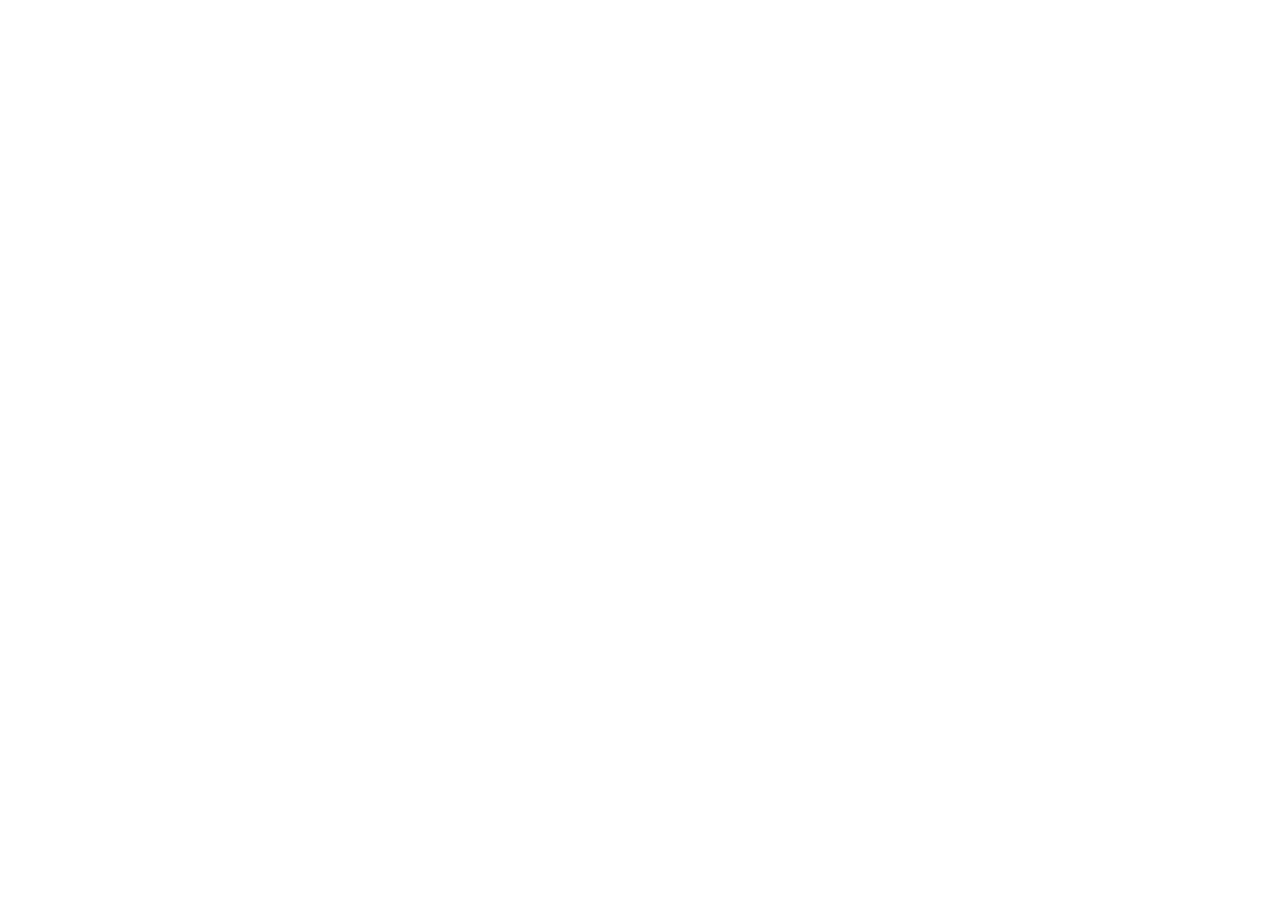
==== catalog.html @ e2233cf8 "init: init project" ====
<!DOCTYPE html>
<html lang="en">
<head>
    <meta charset="UTF-8">
    <meta name="viewport" content="width=device-width, initial-scale=1.0">
    <title>Second page</title>
</head>
<body>
    
</body>
</html>
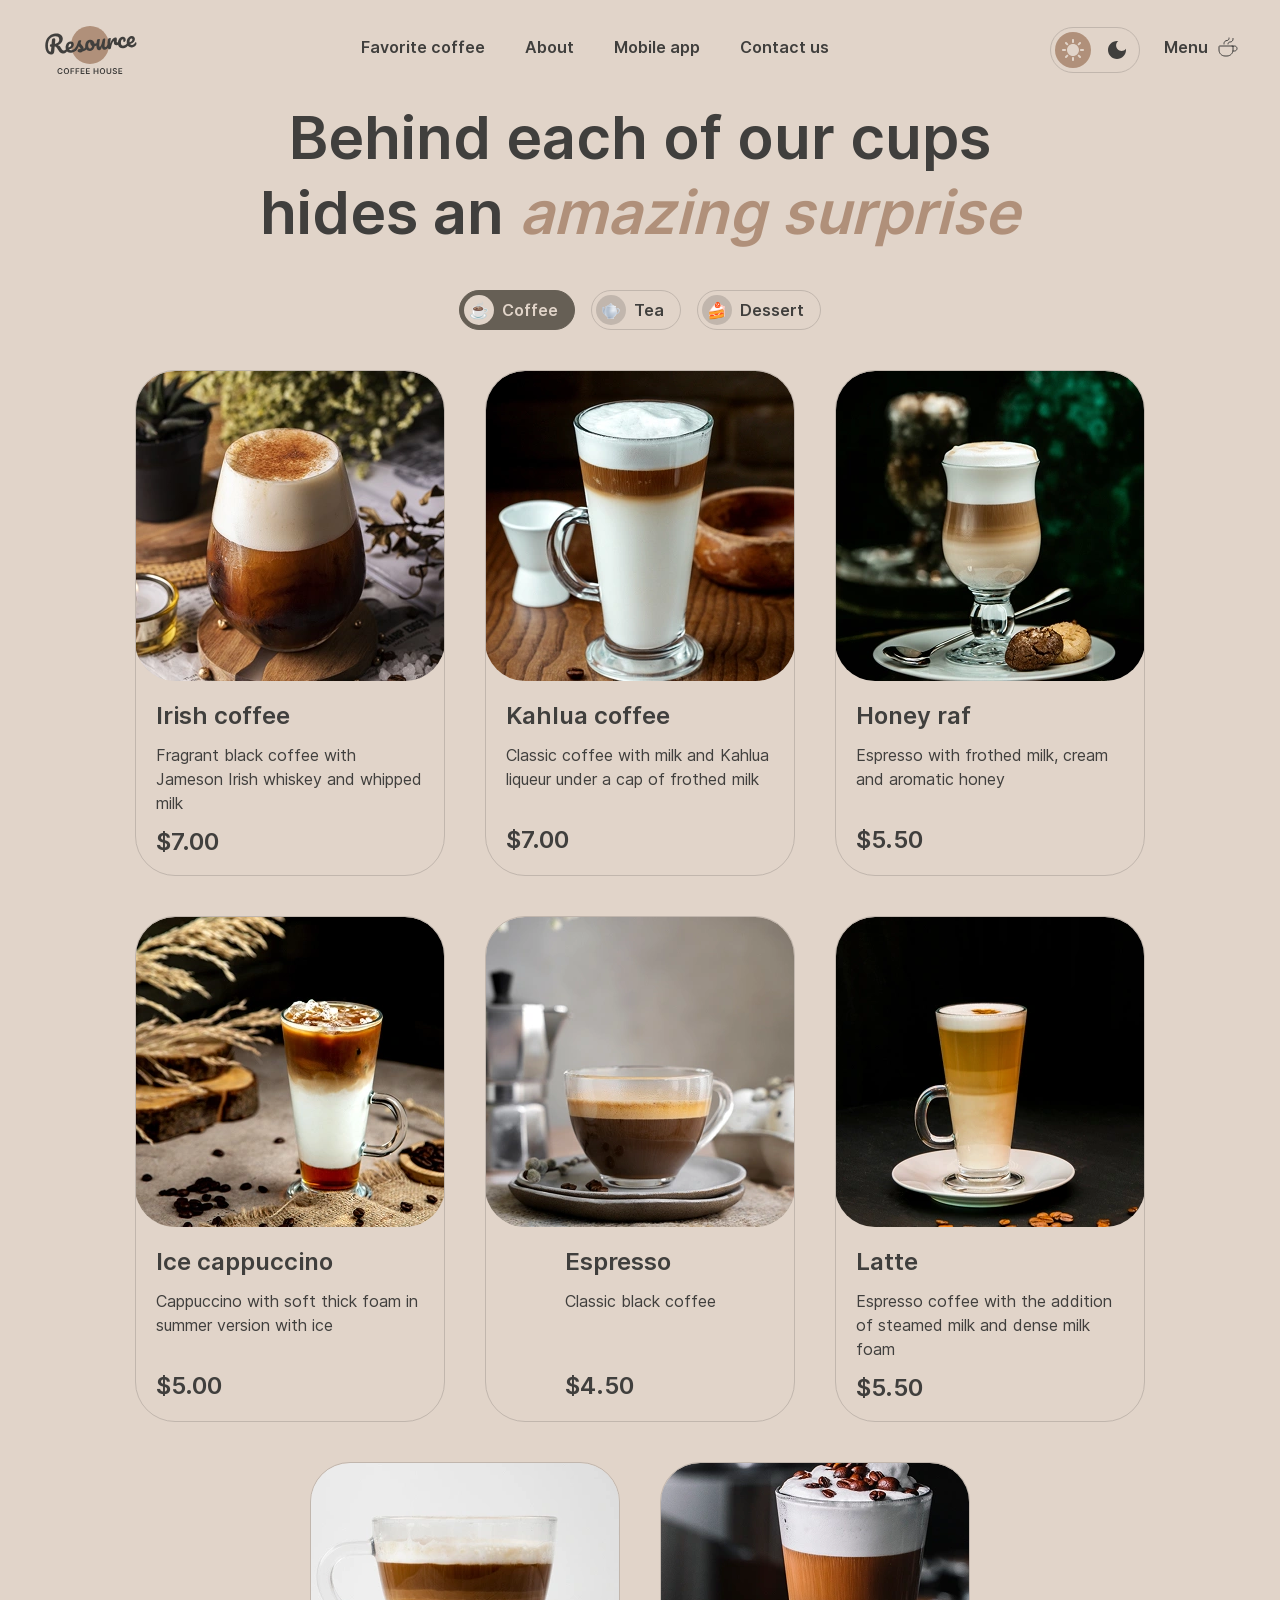
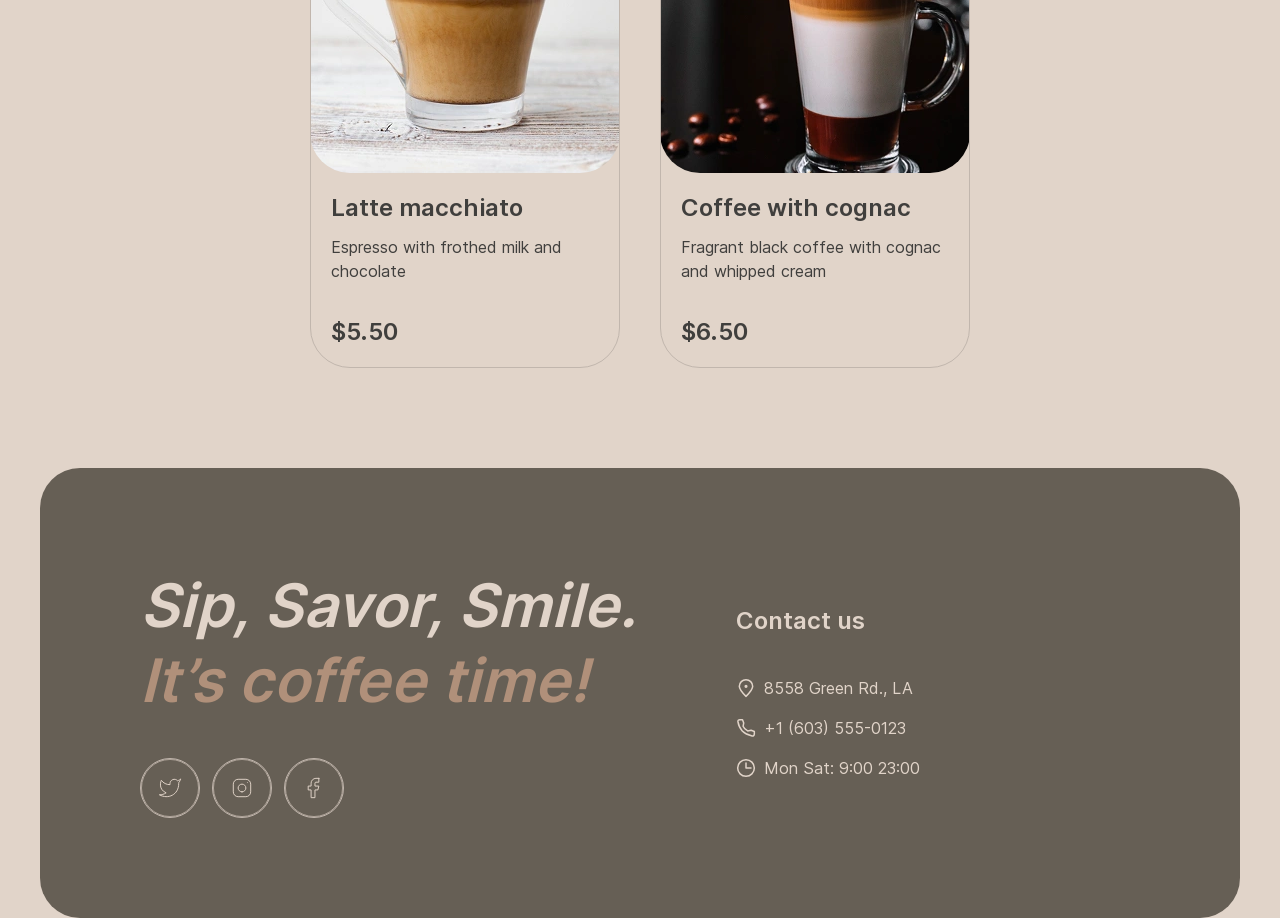
==== commit 3eb53511: "feat: add catalog cards, product modal, show more button, js/functions: modal,card render, tabs logi" ====
--- a/catalog.html
+++ b/catalog.html
@@ -1,11 +1,248 @@
 <!DOCTYPE html>
 <html lang="en">
-<head>
-    <meta charset="UTF-8">
-    <meta name="viewport" content="width=device-width, initial-scale=1.0">
-    <title>Second page</title>
-</head>
-<body>
-    
-</body>
-</html>+  <head>
+    <meta charset="UTF-8" />
+    <meta name="viewport" content="width=device-width, initial-scale=1.0" />
+    <link rel="shortcut icon" href="favicon.ico" type="image/x-icon" />
+    <link rel="apple-touch-icon" href="assets/icons/apple-touch-icon.png" />
+    <link rel="apple-touch-icon" sizes="57x57" href="assets/icons/apple-touch-icon-57x57.png" />
+    <link rel="apple-touch-icon" sizes="72x72" href="assets/icons/apple-touch-icon-72x72.png" />
+    <link rel="apple-touch-icon" sizes="76x76" href="assets/icons/apple-touch-icon-76x76.png" />
+    <link rel="apple-touch-icon" sizes="114x114" href="assets/icons/apple-touch-icon-114x114.png" />
+    <link rel="apple-touch-icon" sizes="120x120" href="assets/icons/apple-touch-icon-120x120.png" />
+    <link rel="apple-touch-icon" sizes="144x144" href="assets/icons/apple-touch-icon-144x144.png" />
+    <link rel="apple-touch-icon" sizes="152x152" href="assets/icons/apple-touch-icon-152x152.png" />
+    <link rel="apple-touch-icon" sizes="180x180" href="assets/icons/apple-touch-icon-180x180.png" />
+    <script>
+      if (localStorage.getItem("theme") === "dark") {
+        document.documentElement.dataset.theme = "dark";
+      }
+    </script>
+    <link rel="stylesheet" href="styles/style.css" />
+    <title>Menu page</title>
+  </head>
+  <body>
+    <header class="header">
+      <div class="container">
+        <div class="header__inner">
+          <a href="index.html" class="header__logo" aria-label="Resource Coffee House">
+            <img class="header__logo-img light-logo" src="assets/images/logo/light-logo.svg" alt="Resource coffee logo light" />
+            <img class="header__logo-img dark-logo" src="assets/images/logo/dark-logo.svg" alt="Resource coffee logo dark" />
+          </a>
+          <div class="header__panel" id="header-panel">
+            <nav class="header__nav">
+              <a href="index.html#favorite" class="header__link">Favorite coffee</a>
+              <a href="index.html#about" class="header__link">About</a>
+              <a href="index.html#app" class="header__link">Mobile app</a>
+              <a href="#contacts" class="header__link">Contact us</a>
+            </nav>
+            <a href="catalog.html" class="header__menu">
+              <span class="header__menu-link">
+                <span>Menu</span>
+                <svg width="24" height="24" viewBox="0 0 24 24" fill="none" xmlns="http://www.w3.org/2000/svg">
+                  <path d="M17 11.6V15C17 18.3137 14.3137 21 11 21H9C5.68629 21 3 18.3137 3 15V11.6C3 11.2686 3.26863 11 3.6 11H16.4C16.7314 11 17 11.2686 17 11.6Z" stroke="currentColor" stroke-linecap="round" stroke-linejoin="round" />
+                  <g class="cup-evaporation-1">
+                    <path d="M12 9C12 8 12.7143 7 14.1429 7C15.7208 7 17 5.72081 17 4.14286V3.5" stroke="currentColor" stroke-linecap="round" stroke-linejoin="round" />
+                  </g>
+                  <g class="cup-evaporation-2">
+                    <path d="M8 9V8.5C8 6.84315 9.34315 5.5 11 5.5C12.1046 5.5 13 4.60457 13 3.5V3" stroke="currentColor" stroke-linecap="round" stroke-linejoin="round" />
+                  </g>
+                  <path d="M16 11H18.5C19.8807 11 21 12.1193 21 13.5C21 14.8807 19.8807 16 18.5 16H17" stroke="currentColor" stroke-linecap="round" stroke-linejoin="round" />
+                </svg>
+              </span>
+            </a>
+          </div>
+          <div class="header__actions">
+            <button class="header__theme" type="button" aria-label="Switch theme">
+              <span class="header__theme-option active">
+                <svg width="22" height="22" viewBox="0 0 22 22" fill="none" xmlns="http://www.w3.org/2000/svg">
+                  <path
+                    d="M10 3V1C10 0.45 10.45 0 11 0C11.55 0 12 0.45 12 1V3C12 3.55 11.55 4 11 4C10.45 4 10 3.55 10 3ZM17.36 6.05L18.77 4.63C19.16 4.24 19.16 3.61 18.77 3.22C18.38 2.83 17.75 2.83 17.36 3.22L15.95 4.64C15.56 5.03 15.56 5.66 15.95 6.05C16.34 6.44 16.97 6.44 17.36 6.05ZM21 10H19C18.45 10 18 10.45 18 11C18 11.55 18.45 12 19 12H21C21.55 12 22 11.55 22 11C22 10.45 21.55 10 21 10ZM11 18C10.45 18 10 18.45 10 19V21C10 21.55 10.45 22 11 22C11.55 22 12 21.55 12 21V19C12 18.45 11.55 18 11 18ZM4.64 6.05L3.22 4.64C2.83 4.25 2.83 3.61 3.22 3.23C3.61 2.85 4.25 2.84 4.63 3.23L6.04 4.64C6.43 5.03 6.43 5.67 6.04 6.05C5.65 6.43 5.02 6.44 4.64 6.05ZM15.95 15.95C15.56 16.34 15.56 16.98 15.95 17.36L17.36 18.77C17.75 19.16 18.39 19.16 18.77 18.77C19.16 18.38 19.16 17.74 18.77 17.36L17.36 15.95C16.98 15.56 16.34 15.56 15.95 15.95ZM1 12H3C3.55 12 4 11.55 4 11C4 10.45 3.55 10 3 10H1C0.45 10 0 10.45 0 11C0 11.55 0.45 12 1 12ZM4.64 18.78L6.05 17.37C6.44 16.98 6.44 16.34 6.05 15.96C5.66 15.58 5.02 15.57 4.64 15.96L3.23 17.37C2.84 17.76 2.84 18.4 3.23 18.78C3.61 19.17 4.25 19.17 4.64 18.78ZM11 5C7.69 5 5 7.69 5 11C5 14.31 7.69 17 11 17C14.31 17 17 14.31 17 11C17 7.69 14.31 5 11 5Z"
+                    fill="currentColor"
+                  />
+                </svg>
+              </span>
+              <span class="header__theme-option dark">
+                <svg width="18" height="18" viewBox="0 0 18 18" fill="none" xmlns="http://www.w3.org/2000/svg">
+                  <path
+                    d="M9 0C4.03 0 0 4.03 0 9C0 13.97 4.03 18 9 18C13.97 18 18 13.97 18 9C18 8.54 17.96 8.08 17.9 7.64C16.92 9.01 15.32 9.9 13.5 9.9C10.52 9.9 8.1 7.48 8.1 4.5C8.1 2.69 8.99 1.08 10.36 0.0999999C9.92 0.0399999 9.46 0 9 0Z"
+                    fill="currentColor"
+                  />
+                </svg>
+              </span>
+            </button>
+            <button class="header__burger" type="button" aria-label="Open menu" aria-controls="header-panel" aria-expanded="false">
+              <span></span>
+              <span></span>
+            </button>
+          </div>
+        </div>
+      </div>
+    </header>
+    <main>
+      <section class="menu" id="menu" aria-label="Menu">
+        <div class="container">
+          <div class="menu__inner">
+            <h1 class="menu__title">Behind each of our cups hides an <span class="text-accent">amazing surprise</span></h1>
+            <div class="menu__tabs">
+              <button class="tab active" type="button" data-category="coffee">
+                <span class="tab__icon menu__tab-icon">☕</span>
+                <span class="tab__label">Coffee</span>
+              </button>
+              <button class="tab" type="button" data-category="tea">
+                <span class="tab__icon menu__tab-icon"><img src="assets/images/menu/tea-tab.png" alt="" width="20" height="20" /></span>
+                <span class="tab__label">Tea</span>
+              </button>
+              <button class="tab" type="button" data-category="dessert">
+                <span class="tab__icon menu__tab-icon">🍰</span>
+                <span class="tab__label">Dessert</span>
+              </button>
+            </div>
+            <div class="menu__grid" id="menuGrid"></div>
+            <button class="menu__more" type="button" aria-label="Show more" hidden>
+              <svg width="24" height="24" viewBox="0 0 24 24" fill="none" xmlns="http://www.w3.org/2000/svg" aria-hidden="true">
+                <path d="M21.8883 13.5C21.1645 18.3113 17.013 22 12 22C6.47715 22 2 17.5228 2 12C2 6.47715 6.47715 2 12 2C16.1006 2 19.6248 4.46819 21.1679 8" stroke="currentColor" stroke-linecap="round" stroke-linejoin="round" />
+                <path d="M17 8H21.4C21.7314 8 22 7.73137 22 7.4V3" stroke="currentColor" stroke-linecap="round" stroke-linejoin="round" />
+              </svg>
+            </button>
+          </div>
+        </div>
+      </section>
+    </main>
+    <footer class="footer" id="contacts">
+      <div class="container">
+        <div class="footer__inner">
+          <div class="footer__offer">
+            <h2 class="footer__title">Sip, Savor, Smile.<br /><span class="text-accent">It&rsquo;s coffee time!</span></h2>
+            <div class="footer__socials">
+              <a href="#" class="footer__social" aria-label="Twitter">
+                <svg width="60" height="60" viewBox="0 0 60 60" fill="none" xmlns="http://www.w3.org/2000/svg">
+                  <rect x="0.5" y="0.5" width="59" height="59" rx="29.5" stroke="currentColor" opacity="0.6" />
+                  <path
+                    d="M41 21.0101C41 21.0101 38.9821 22.2022 37.86 22.5401C37.2577 21.8476 36.4573 21.3567 35.567 21.134C34.6767 20.9112 33.7395 20.9673 32.8821 21.2945C32.0247 21.6218 31.2884 22.2045 30.773 22.9638C30.2575 23.7231 29.9877 24.6224 30 25.5401V26.5401C28.2426 26.5856 26.5013 26.1959 24.931 25.4055C23.3607 24.6151 22.0103 23.4487 21 22.0101C21 22.0101 17 31.0101 26 35.0101C23.9405 36.408 21.4872 37.109 19 37.0101C28 42.0101 39 37.0101 39 25.5101C38.9991 25.2315 38.9723 24.9537 38.92 24.6801C39.9406 23.6735 41 21.0101 41 21.0101Z"
+                    stroke="currentColor"
+                    stroke-linecap="round"
+                    stroke-linejoin="round"
+                  />
+                </svg>
+              </a>
+              <a href="#" class="footer__social" aria-label="Instagram">
+                <svg width="60" height="60" viewBox="0 0 60 60" fill="none" xmlns="http://www.w3.org/2000/svg">
+                  <rect x="0.5" y="0.5" width="59" height="59" rx="29.5" stroke="currentColor" opacity="0.6" />
+                  <path d="M30 34C32.2091 34 34 32.2091 34 30C34 27.7909 32.2091 26 30 26C27.7909 26 26 27.7909 26 30C26 32.2091 27.7909 34 30 34Z" stroke="currentColor" stroke-linecap="round" stroke-linejoin="round" />
+                  <path d="M21 34V26C21 23.2386 23.2386 21 26 21H34C36.7614 21 39 23.2386 39 26V34C39 36.7614 36.7614 39 34 39H26C23.2386 39 21 36.7614 21 34Z" stroke="currentColor" />
+                  <path d="M35.5 24.51L35.51 24.4989" stroke="currentColor" stroke-linecap="round" stroke-linejoin="round" />
+                </svg>
+              </a>
+              <a href="#" class="footer__social" aria-label="Facebook">
+                <svg width="60" height="60" viewBox="0 0 60 60" fill="none" xmlns="http://www.w3.org/2000/svg">
+                  <rect x="0.5" y="0.5" width="59" height="59" rx="29.5" stroke="currentColor" opacity="0.6" />
+                  <path
+                    d="M35 20H32C30.6739 20 29.4021 20.5268 28.4645 21.4645C27.5268 22.4021 27 23.6739 27 25V28H24V32H27V40H31V32H34L35 28H31V25C31 24.7348 31.1054 24.4804 31.2929 24.2929C31.4804 24.1054 31.7348 24 32 24H35V20Z"
+                    stroke="currentColor"
+                    stroke-linecap="round"
+                    stroke-linejoin="round"
+                  />
+                </svg>
+              </a>
+            </div>
+          </div>
+
+          <div class="footer__contacts">
+            <h3 class="footer__heading">Contact us</h3>
+            <div class="footer__links">
+              <a href="#" class="footer__link">
+                <svg width="20" height="20" viewBox="0 0 20 20" fill="none" xmlns="http://www.w3.org/2000/svg">
+                  <path
+                    d="M16.6663 8.33329C16.6663 12.0152 9.99967 18.3333 9.99967 18.3333C9.99967 18.3333 3.33301 12.0152 3.33301 8.33329C3.33301 4.65139 6.31778 1.66663 9.99967 1.66663C13.6816 1.66663 16.6663 4.65139 16.6663 8.33329Z"
+                    stroke="#E1D4C9"
+                    stroke-width="1.5"
+                  />
+                  <path
+                    d="M10.0003 9.16667C10.4606 9.16667 10.8337 8.79357 10.8337 8.33333C10.8337 7.8731 10.4606 7.5 10.0003 7.5C9.54009 7.5 9.16699 7.8731 9.16699 8.33333C9.16699 8.79357 9.54009 9.16667 10.0003 9.16667Z"
+                    fill="#E1D4C9"
+                    stroke="#E1D4C9"
+                    stroke-width="1.5"
+                    stroke-linecap="round"
+                    stroke-linejoin="round"
+                  />
+                </svg>
+                8558 Green Rd., LA
+              </a>
+              <a href="tel:+16035550123" class="footer__link">
+                <svg width="20" height="20" viewBox="0 0 20 20" fill="none" xmlns="http://www.w3.org/2000/svg">
+                  <path
+                    d="M15.0984 12.2516L11.6665 12.9166C9.34845 11.7531 7.91654 10.4166 7.08321 8.33329L7.72483 4.89154L6.51197 1.66663L3.72946 1.66663C2.60191 1.66663 1.71466 2.59958 1.90108 3.71161C2.29888 6.08454 3.37231 10.0391 6.24987 12.9166C9.27338 15.9401 13.5661 17.3318 16.1378 17.9288C17.299 18.1983 18.3332 17.2908 18.3332 16.0988L18.3332 13.4843L15.0984 12.2516Z"
+                    stroke="#E1D4C9"
+                    stroke-width="1.5"
+                    stroke-linecap="round"
+                    stroke-linejoin="round"
+                  />
+                </svg>
+                +1 (603) 555-0123</a
+              >
+              <a href="#" class="footer__link">
+                <svg width="20" height="20" viewBox="0 0 20 20" fill="none" xmlns="http://www.w3.org/2000/svg">
+                  <g clip-path="url(#clip0_217_1736)">
+                    <path d="M10 5L10 10L15 10" stroke="#E1D4C9" stroke-width="1.5" stroke-linecap="round" stroke-linejoin="round" />
+                    <path
+                      d="M10.0003 18.3333C14.6027 18.3333 18.3337 14.6023 18.3337 9.99996C18.3337 5.39759 14.6027 1.66663 10.0003 1.66663C5.39795 1.66663 1.66699 5.39759 1.66699 9.99996C1.66699 14.6023 5.39795 18.3333 10.0003 18.3333Z"
+                      stroke="#E1D4C9"
+                      stroke-width="1.5"
+                      stroke-linecap="round"
+                      stroke-linejoin="round"
+                    />
+                  </g>
+                  <defs>
+                    <clipPath id="clip0_217_1736">
+                      <rect width="20" height="20" fill="white" />
+                    </clipPath>
+                  </defs>
+                </svg>
+
+                Mon Sat: 9:00 23:00</a
+              >
+            </div>
+          </div>
+        </div>
+      </div>
+    </footer>
+    <!-- Модальное окно товара. Содержимое заполняет JS из data/products.json -->
+    <dialog class="modal" aria-labelledby="modal-title">
+      <div class="modal__window">
+        <div class="modal__img-wrap">
+          <img class="modal__img" src="assets/images/menu/coffee-1.webp" alt="" width="310" height="310" />
+        </div>
+        <div class="modal__content">
+          <div class="modal__info">
+            <h3 class="modal__title" id="modal-title">Empty</h3>
+            <p class="modal__desc"></p>
+          </div>
+          <div class="modal__group">
+            <p class="modal__label">Size</p>
+            <div class="modal__options" data-options="sizes"></div>
+          </div>
+          <div class="modal__group">
+            <p class="modal__label">Additives</p>
+            <div class="modal__options" data-options="additives"></div>
+          </div>
+          <div class="modal__total">
+            <span>Total:</span>
+            <span class="modal__price"></span>
+          </div>
+          <div class="modal__note">
+            <svg width="16" height="16" viewBox="0 0 16 16" fill="none" xmlns="http://www.w3.org/2000/svg" aria-hidden="true">
+              <circle cx="8" cy="8" r="7.5" stroke="currentColor" />
+              <path d="M8 7.5V11.5" stroke="currentColor" stroke-linecap="round" />
+              <circle cx="8" cy="5" r="0.75" fill="currentColor" />
+            </svg>
+            <p class="modal__note-text">The cost is not final. Download our mobile app to see the final price and place your order. Earn loyalty points and enjoy your favorite coffee with up to 20% discount.</p>
+          </div>
+          <button class="modal__close" type="button">Close</button>
+        </div>
+      </div>
+    </dialog>
+
+    <script type="module" src="js/main.js"></script>
+  </body>
+</html>
--- a/styles/style.css
+++ b/styles/style.css
@@ -0,0 +1,1202 @@
+* {
+  margin: 0;
+  padding: 0;
+  box-sizing: border-box;
+}
+
+html {
+  scroll-behavior: smooth;
+}
+
+a {
+  text-decoration: none;
+  color: inherit;
+}
+
+li {
+  list-style: none;
+}
+
+img {
+  display: block;
+}
+
+input,
+button,
+textarea {
+  font-family: inherit;
+  font-size: inherit;
+  color: inherit;
+}
+
+button {
+  cursor: pointer;
+  background-color: inherit;
+  color: inherit;
+  border: none;
+  outline: none;
+}
+
+:root {
+  --text-primary: #403f3d;
+  --text-inverse: #e1d4c9;
+  --text-accent: #b0907a;
+  --bg-page: #e1d4c9;
+  --bg-container: #665f55;
+  --bg-overlay: rgb(64 63 61 / 80%);
+  --border-primary: #c1b6ad;
+  --border-inverse: #665f55;
+}
+
+[data-theme=dark] {
+  --text-primary: #e1d4c9;
+  --text-inverse: #e1d4c9;
+  --text-accent: #b0907a;
+  --bg-page: #292826;
+  --bg-container: #403f3d;
+  --bg-overlay: rgb(41 40 38 / 80%);
+  --border-primary: #665f55;
+  --border-inverse: #c1b6ad;
+}
+
+@font-face {
+  font-family: "Inter";
+  font-style: normal;
+  font-weight: 400;
+  font-display: swap;
+  src: url("../assets/fonts/Inter-Regular.woff2") format("woff2");
+}
+@font-face {
+  font-family: "Inter";
+  font-style: normal;
+  font-weight: 600;
+  font-display: swap;
+  src: url("../assets/fonts/Inter-SemiBold.woff2") format("woff2");
+}
+body {
+  font-family: "Inter", sans-serif;
+  background: var(--bg-page);
+  color: var(--text-primary);
+  transition: background 0.3s, color 0.3s;
+  min-height: 100vh;
+  display: flex;
+  flex-direction: column;
+}
+
+.container {
+  max-width: 1440px;
+  width: 100%;
+  margin: 0 auto;
+  padding: 0 40px;
+}
+
+.text-accent {
+  color: var(--text-accent);
+  font-style: italic;
+}
+
+body.lock {
+  overflow: hidden;
+}
+
+section {
+  margin-bottom: 100px;
+}
+
+[data-theme=dark] .header__logo-img.light-logo {
+  display: none;
+}
+[data-theme=dark] .header__logo-img.dark-logo {
+  display: block;
+}
+
+@media (max-width: 768px) {
+  section {
+    margin-bottom: 80px;
+  }
+}
+@media (max-width: 575px) {
+  .container {
+    padding: 0 16px;
+  }
+  section {
+    margin-bottom: 60px;
+  }
+}
+.header {
+  position: relative;
+  z-index: 10;
+  width: 100%;
+  padding-top: 20px;
+  margin-bottom: 20px;
+}
+.header__inner {
+  display: flex;
+  width: 100%;
+  min-height: 60px;
+  justify-content: space-between;
+  align-items: center;
+}
+.header__logo {
+  display: flex;
+  align-items: center;
+  width: 100px;
+  line-height: 0;
+  flex-shrink: 0;
+}
+.header__logo img {
+  width: 100px;
+  height: 60px;
+}
+.header__logo .dark-logo {
+  display: none;
+}
+.header__nav {
+  display: flex;
+  justify-content: center;
+  align-items: center;
+  gap: 40px;
+  flex: 1 0 0;
+  align-self: stretch;
+}
+.header__link {
+  position: relative;
+  display: flex;
+  flex-direction: column;
+  align-items: center;
+  gap: 4px;
+  color: var(--text-primary);
+  font-size: 16px;
+  font-weight: 600;
+  line-height: 150%;
+  transition: color 0.2s;
+}
+.header__link::after {
+  content: "";
+  height: 2px;
+  width: 0;
+  background: var(--text-primary);
+  transition: width 0.25s ease;
+}
+.header__link_active::after {
+  width: 100%;
+}
+.header__actions {
+  display: flex;
+  justify-content: center;
+  align-items: center;
+  gap: 24px;
+  flex-shrink: 0;
+}
+.header__theme {
+  display: flex;
+  padding: 4px;
+  justify-content: center;
+  align-items: center;
+  gap: 8px;
+  border-radius: 100px;
+  border: 1px solid var(--border-primary);
+  background: transparent;
+  cursor: pointer;
+  transition: border-color 0.2s;
+}
+.header__theme-option {
+  display: flex;
+  width: 36px;
+  height: 36px;
+  justify-content: center;
+  align-items: center;
+  flex-shrink: 0;
+  border-radius: 100px;
+  color: var(--text-primary);
+  box-sizing: border-box;
+  transition: background 0.3s ease-in-out;
+}
+.header__theme-option.active {
+  background: var(--text-accent);
+  color: var(--text-inverse);
+}
+.header__menu {
+  display: flex;
+  flex-direction: column;
+  align-items: center;
+  gap: 4px;
+  color: var(--text-primary);
+  position: relative;
+}
+.header__menu::after {
+  content: "";
+  height: 2px;
+  width: 0;
+  background: var(--text-primary);
+  transition: width 0.25s ease;
+}
+.header__menu-link {
+  display: flex;
+  justify-content: center;
+  align-items: center;
+  gap: 8px;
+  font-size: 16px;
+  font-weight: 600;
+  line-height: 150%;
+  color: var(--text-primary);
+}
+.header__menu-link svg {
+  color: var(--text-primary);
+  display: block;
+}
+.header__menu-link .cup-evaporation-1,
+.header__menu-link .cup-evaporation-2 {
+  transform-box: fill-box;
+  transform-origin: center bottom;
+  opacity: 1;
+  will-change: transform, opacity;
+  transition: opacity 0.3s ease-in;
+}
+.header__burger {
+  display: none;
+  width: 44px;
+  height: 44px;
+  flex-direction: column;
+  justify-content: center;
+  align-items: center;
+  gap: 8px;
+  flex-shrink: 0;
+  border-radius: 100px;
+  border: 1px solid var(--text-primary);
+}
+.header__burger span {
+  display: block;
+  width: 16px;
+  height: 2px;
+  background: var(--text-primary);
+  transition: transform 0.3s ease;
+}
+.header_open .header__burger span:first-child {
+  transform: translateY(5px) rotate(45deg);
+}
+.header_open .header__burger span:last-child {
+  transform: translateY(-5px) rotate(-45deg);
+}
+
+@keyframes cup-evaporation {
+  0% {
+    transform: translateY(0) scale(0.8);
+    opacity: 0;
+  }
+  30% {
+    opacity: 1;
+  }
+  100% {
+    transform: translateY(-5px) scale(1.15);
+    opacity: 0;
+  }
+}
+@media (min-width: 769px) {
+  .header__panel {
+    display: contents;
+  }
+  .header__logo {
+    order: 1;
+  }
+  .header__nav {
+    order: 2;
+  }
+  .header__actions {
+    order: 3;
+  }
+  .header__menu {
+    order: 4;
+    margin-left: 24px;
+  }
+  .header__link:hover::after {
+    width: 100%;
+  }
+  .header__theme:hover {
+    border-color: var(--text-accent);
+  }
+  .header__theme-option:hover {
+    color: var(--text-inverse);
+    background: var(--bg-container);
+  }
+  .header__menu:hover::after {
+    width: 100%;
+  }
+  .header__menu-link:hover .cup-evaporation-1,
+  .header__menu-link:hover .cup-evaporation-2 {
+    animation: cup-evaporation 1.4s ease-in-out infinite;
+  }
+  .header__menu-link:hover .cup-evaporation-2 {
+    animation-delay: 0.7s;
+  }
+}
+@media (max-width: 1024px) {
+  .header__nav {
+    gap: 20px;
+  }
+  .header__inner {
+    gap: 16px;
+  }
+}
+@media (max-width: 768px) {
+  .header__burger {
+    display: flex;
+  }
+  .header__panel {
+    position: fixed;
+    top: 80px;
+    left: 0;
+    width: 100%;
+    height: calc(100dvh - 80px);
+    display: flex;
+    flex-direction: column;
+    align-items: center;
+    gap: 60px;
+    padding: 60px 16px;
+    overflow-y: auto;
+    background: var(--bg-page);
+    opacity: 0;
+    visibility: hidden;
+    transform: translateY(-16px);
+    transition: opacity 0.3s ease, transform 0.3s ease, visibility 0.3s;
+  }
+  .header_open .header__panel {
+    opacity: 1;
+    visibility: visible;
+    transform: none;
+  }
+  .header__nav {
+    flex: none;
+    align-self: auto;
+    flex-direction: column;
+    gap: 40px;
+  }
+  .header__link, .header__menu-link {
+    font-size: 32px;
+    font-weight: 600;
+    line-height: 125%;
+  }
+}
+@media (max-width: 640px) {
+  .header {
+    padding-top: 12px;
+  }
+  .header__inner {
+    min-height: 44px;
+  }
+  .header__logo img {
+    width: 80px;
+    height: 48px;
+  }
+  .header__actions {
+    gap: 12px;
+  }
+  .header__panel {
+    top: 60px;
+    height: calc(100dvh - 60px);
+  }
+}
+.hero {
+  width: 100%;
+}
+.hero__inner {
+  position: relative;
+  padding: 100px;
+}
+.hero__bg {
+  position: absolute;
+  top: 0;
+  left: 0;
+  width: 100%;
+  height: 100%;
+  object-fit: cover;
+  z-index: -1;
+  border-radius: 40px;
+}
+.hero__offer {
+  display: flex;
+  width: 100%;
+  max-width: 530px;
+  flex-direction: column;
+  justify-content: center;
+  align-items: flex-start;
+  gap: 40px;
+}
+.hero__title {
+  align-self: stretch;
+  color: var(--text-inverse);
+  font-size: 72px;
+  font-weight: 600;
+  line-height: 105%;
+}
+@media (max-width: 768px) {
+  .hero__title {
+    font-size: 42px;
+    line-height: 115%;
+  }
+}
+.hero__description {
+  color: var(--text-inverse);
+  font-size: 16px;
+  font-weight: 400;
+  line-height: 150%;
+}
+.hero__button {
+  display: flex;
+  width: 200px;
+  padding: 20px 0;
+  justify-content: center;
+  align-items: center;
+  border-radius: 100px;
+  background: var(--bg-page);
+  color: var(--text-primary);
+  font-size: 16px;
+  font-weight: 600;
+  line-height: 150%;
+  transition: background 0.2s, color 0.2s;
+}
+.hero__button svg {
+  flex-shrink: 0;
+  width: 0;
+  margin-left: 0;
+  opacity: 0;
+  transition: width 0.3s ease, margin-left 0.3s ease, opacity 0.3s ease;
+}
+
+@media (min-width: 769px) {
+  .hero__button:hover .cup-evaporation-1,
+  .hero__button:hover .cup-evaporation-2 {
+    animation: cup-evaporation 1.4s ease-in-out infinite;
+  }
+  .hero__button:hover .cup-evaporation-2 {
+    animation-delay: 0.7s;
+  }
+  .hero__button:hover svg {
+    width: 24px;
+    margin-left: 8px;
+    opacity: 1;
+  }
+}
+@media (max-width: 768px) {
+  .hero__inner {
+    padding-left: 60px;
+  }
+}
+@media (max-width: 575px) {
+  .hero__inner {
+    padding: 24px;
+  }
+  .hero__bg {
+    border-radius: 24px;
+  }
+  .hero__button svg {
+    width: 24px;
+    margin-left: 8px;
+    opacity: 1;
+  }
+}
+.favorite__title {
+  font-size: 60px;
+  font-weight: 600;
+  line-height: 125%;
+}
+@media (max-width: 768px) {
+  .favorite__title {
+    font-size: 32px;
+  }
+}
+.favorite__title {
+  text-align: center;
+}
+.favorite__slider {
+  display: flex;
+  flex-direction: column;
+  align-items: center;
+  gap: 40px;
+  margin-top: 40px;
+}
+.favorite__viewport {
+  display: flex;
+  width: 100%;
+  justify-content: space-between;
+  align-items: center;
+  gap: 20px;
+}
+.favorite__track {
+  width: 100%;
+  max-width: 480px;
+  overflow: hidden;
+}
+.favorite__slide-row {
+  display: flex;
+  transition: transform 0.5s ease;
+}
+.favorite__slide {
+  display: flex;
+  flex: 0 0 100%;
+  justify-content: center;
+}
+.favorite__card {
+  display: flex;
+  width: 100%;
+  max-width: 480px;
+  flex-direction: column;
+  align-items: center;
+  gap: 20px;
+}
+.favorite__img {
+  width: 100%;
+  height: auto;
+  aspect-ratio: 1;
+  object-fit: cover;
+}
+.favorite__info {
+  display: flex;
+  flex-direction: column;
+  align-items: center;
+  gap: 16px;
+}
+.favorite__name {
+  color: var(--text-primary);
+  text-align: center;
+  font-size: 24px;
+  font-weight: 600;
+  line-height: 125%;
+}
+.favorite__desc {
+  color: var(--text-primary);
+  text-align: center;
+  font-size: 16px;
+  font-weight: 400;
+  line-height: 150%;
+}
+.favorite__price {
+  color: var(--text-primary);
+  text-align: center;
+  font-size: 24px;
+  font-weight: 600;
+  line-height: 125%;
+}
+.favorite__controls {
+  display: flex;
+  align-items: center;
+  gap: 12px;
+}
+.favorite__dot {
+  width: 40px;
+  height: 4px;
+  padding: 0;
+  border: none;
+  border-radius: 100px;
+  background: var(--border-primary);
+  cursor: pointer;
+  transition: background 0.2s;
+}
+.favorite__dot.active {
+  background: var(--border-inverse);
+}
+.favorite__arrow {
+  display: flex;
+  width: 60px;
+  height: 60px;
+  justify-content: center;
+  align-items: center;
+  flex-shrink: 0;
+  border-radius: 100px;
+  border: 1px solid var(--border-inverse);
+  background: transparent;
+  color: var(--text-primary);
+  cursor: pointer;
+  transition: background 0.2s, color 0.2s;
+}
+
+@media (min-width: 769px) {
+  .favorite__arrow:hover {
+    background: var(--border-inverse);
+    color: var(--bg-page);
+  }
+}
+@media (max-width: 768px) {
+  .favorite__viewport {
+    gap: 8px;
+  }
+  .favorite__arrow {
+    width: 40px;
+    height: 40px;
+  }
+}
+.about__text {
+  color: var(--text-primary);
+  font-size: 60px;
+  font-weight: 600;
+  line-height: 125%;
+}
+@media (max-width: 768px) {
+  .about__text {
+    font-size: 32px;
+  }
+}
+.about__text {
+  font-style: italic;
+  margin-bottom: 40px;
+}
+.about__images {
+  display: flex;
+  gap: 40px;
+  width: 100%;
+}
+.about__images img {
+  width: 100%;
+  height: 100%;
+  object-fit: cover;
+}
+.about__column {
+  display: flex;
+  flex-direction: column;
+  gap: 40px;
+}
+.about__card {
+  width: 100%;
+  border-radius: 20px;
+  overflow: hidden;
+}
+.about__card img {
+  transform: scale(1.1);
+  transition: transform 0.5s ease;
+}
+.about__card--tall {
+  height: 590px;
+}
+.about__card--short {
+  height: 430px;
+}
+
+@media (max-width: 768px) {
+  .about__images {
+    flex-wrap: wrap;
+  }
+  .about__column {
+    flex-direction: row;
+    flex-wrap: wrap;
+    width: 100%;
+  }
+  .about__card {
+    width: 100%;
+  }
+  .about__card--short {
+    height: 590px;
+  }
+}
+@media (min-width: 769px) {
+  .about__card:hover img {
+    transform: scale(1);
+  }
+}
+@media (max-width: 575px) {
+  .about__card {
+    height: 400px;
+  }
+}
+.app__inner {
+  display: flex;
+  justify-content: center;
+  align-items: center;
+  gap: 100px;
+}
+.app__offer {
+  display: flex;
+  flex-direction: column;
+  gap: 40px;
+  flex: 1 0 0;
+}
+.app__title {
+  color: var(--text-primary);
+  font-size: 60px;
+  font-weight: 600;
+  line-height: 125%;
+}
+@media (max-width: 768px) {
+  .app__title {
+    font-size: 32px;
+  }
+}
+.app__description {
+  color: var(--text-primary);
+  font-size: 16px;
+  font-weight: 400;
+  line-height: 150%;
+}
+.app__buttons {
+  display: flex;
+  gap: 20px;
+}
+.app__button {
+  display: flex;
+  align-items: center;
+  gap: 8px;
+  padding: 12px 20px;
+  border-radius: 100px;
+  width: 200px;
+  border: 1px solid var(--border-inverse);
+  color: var(--text-primary);
+  background: transparent;
+  transition: background 0.2s ease-in-out, color 0.3s linear, border-color 0.3s ease-in-out;
+}
+.app__icon {
+  display: flex;
+  align-items: center;
+  justify-content: center;
+}
+.app__text {
+  display: flex;
+  flex-direction: column;
+  align-items: flex-start;
+}
+.app__caption {
+  text-align: center;
+  font-size: 10px;
+  font-weight: 600;
+  line-height: 140%;
+}
+.app__name {
+  text-align: center;
+  font-size: 16px;
+  font-weight: 400;
+  line-height: 150%;
+}
+.app__screens {
+  max-width: 630px;
+  max-height: 630px;
+  height: 100%;
+  width: 100%;
+  border-radius: 40px;
+  overflow: hidden;
+}
+.app__screens img {
+  width: 100%;
+  height: 100%;
+  display: block;
+  object-fit: cover;
+}
+
+@media (min-width: 769px) {
+  .app__button:hover {
+    background: var(--bg-container);
+    border-color: var(--bg-container);
+    color: var(--text-inverse);
+  }
+}
+@media (max-width: 1024px) {
+  .app__inner {
+    flex-direction: column;
+    gap: 40px;
+  }
+  .app__screens img {
+    max-height: 630px;
+    max-width: 630px;
+  }
+}
+@media (max-width: 575px) {
+  .app__buttons {
+    flex-wrap: wrap;
+  }
+}
+.tab {
+  display: inline-flex;
+  align-items: center;
+  gap: 8px;
+  padding: 4px 16px 4px 4px;
+  border-radius: 100px;
+  border: 1px solid var(--border-primary);
+  background: transparent;
+  color: var(--text-primary);
+  font-size: 16px;
+  font-weight: 600;
+  line-height: 150%;
+  cursor: pointer;
+  transition: background 0.2s, border-color 0.2s, color 0.2s;
+}
+.tab__icon {
+  display: flex;
+  width: 30px;
+  height: 30px;
+  flex-shrink: 0;
+  justify-content: center;
+  align-items: center;
+  border-radius: 50%;
+  background: var(--border-primary);
+  color: var(--text-primary);
+  font-weight: 600;
+  font-size: 16px;
+  line-height: 150%;
+  letter-spacing: 0%;
+  text-align: center;
+  transition: background 0.2s, color 0.2s;
+}
+.tab.active {
+  background: var(--bg-container);
+  border-color: var(--bg-container);
+  color: var(--text-inverse);
+}
+.tab.active .tab__icon {
+  background: var(--text-inverse);
+  color: var(--bg-container);
+}
+
+@media (min-width: 769px) {
+  .tab:not(.active):hover {
+    border-color: var(--bg-container);
+  }
+}
+.menu__inner {
+  display: flex;
+  flex-direction: column;
+  gap: 40px;
+}
+.menu__title {
+  width: 100%;
+  max-width: 800px;
+  margin: 0 auto;
+  text-align: center;
+  color: var(--text-primary);
+  font-size: 60px;
+  font-weight: 600;
+  line-height: 125%;
+}
+@media (max-width: 768px) {
+  .menu__title {
+    font-size: 32px;
+  }
+}
+.menu__tabs {
+  display: flex;
+  justify-content: center;
+  align-items: center;
+  gap: 16px;
+  flex-wrap: wrap;
+}
+.menu__tab-icon {
+  font-size: 16px;
+}
+.menu__tab-icon img {
+  display: block;
+  width: 20px;
+  height: 20px;
+  object-fit: contain;
+}
+.menu__grid {
+  display: flex;
+  width: 100%;
+  justify-content: center;
+  align-items: flex-start;
+  align-content: flex-start;
+  gap: 40px;
+  flex-wrap: wrap;
+}
+.menu__preview {
+  display: flex;
+  width: 310px;
+  height: 506px;
+  flex-direction: column;
+  align-items: center;
+  border-radius: 40px;
+  border: 1px solid var(--border-primary);
+  overflow: hidden;
+  cursor: pointer;
+}
+.menu__preview[hidden] {
+  display: none;
+}
+.menu__preview-img {
+  width: 310px;
+  height: 310px;
+  flex-shrink: 0;
+  display: block;
+  border-radius: 40px;
+  object-fit: cover;
+}
+.menu__preview-desc {
+  display: flex;
+  flex: 1 0 0;
+  padding: 20px;
+  flex-direction: column;
+  gap: 12px;
+}
+.menu__preview-title {
+  color: var(--text-primary);
+  font-size: 24px;
+  font-weight: 600;
+  line-height: 125%;
+}
+.menu__preview-desc-text {
+  color: var(--text-primary);
+  font-size: 16px;
+  font-weight: 400;
+  line-height: 150%;
+}
+.menu__preview-price {
+  margin-top: auto;
+  color: var(--text-primary);
+  font-size: 24px;
+  font-weight: 600;
+  line-height: 125%;
+}
+.menu__more {
+  display: flex;
+  align-self: center;
+  width: 60px;
+  height: 60px;
+  justify-content: center;
+  align-items: center;
+  border-radius: 50%;
+  border: 1px solid var(--border-inverse);
+  background: transparent;
+  color: var(--text-primary);
+  cursor: pointer;
+  transition: background 0.2s, color 0.2s;
+}
+.menu__more[hidden] {
+  display: none;
+}
+
+@media (min-width: 769px) {
+  .menu__more:hover {
+    background: var(--border-inverse);
+    color: var(--bg-page);
+  }
+}
+.modal {
+  width: calc(100% - 32px);
+  max-width: 800px;
+  max-height: calc(100dvh - 32px);
+  margin: auto;
+  padding: 0;
+  border: 1px solid var(--border-primary);
+  border-radius: 40px;
+  background: var(--bg-page);
+  color: var(--text-primary);
+}
+.modal::backdrop {
+  background: var(--bg-overlay);
+}
+.modal__window {
+  display: flex;
+  gap: 20px;
+  padding: 16px;
+}
+.modal__img-wrap {
+  flex-shrink: 0;
+  width: 310px;
+  height: 310px;
+  border-radius: 40px;
+  overflow: hidden;
+}
+.modal__img {
+  width: 100%;
+  height: 100%;
+  object-fit: cover;
+}
+.modal__content {
+  display: flex;
+  flex: 1;
+  min-width: 0;
+  flex-direction: column;
+  gap: 20px;
+}
+.modal__info {
+  display: flex;
+  flex-direction: column;
+  gap: 12px;
+}
+.modal__title {
+  font-size: 24px;
+  font-weight: 600;
+  line-height: 125%;
+}
+.modal__desc {
+  font-size: 16px;
+  font-weight: 400;
+  line-height: 150%;
+}
+.modal__group {
+  display: flex;
+  flex-direction: column;
+  gap: 8px;
+}
+.modal__label {
+  font-size: 16px;
+  font-weight: 400;
+  line-height: 150%;
+}
+.modal__options {
+  display: flex;
+  flex-wrap: wrap;
+  gap: 8px;
+}
+.modal__total {
+  display: flex;
+  justify-content: space-between;
+  align-items: center;
+  font-size: 24px;
+  font-weight: 600;
+  line-height: 125%;
+}
+.modal__note {
+  display: flex;
+  gap: 8px;
+  padding: 12px 0;
+  border-top: 1px solid var(--border-primary);
+  font-weight: 600;
+  font-size: 16px;
+  line-height: 150%;
+  letter-spacing: 0%;
+  text-align: center;
+}
+.modal__note svg {
+  flex-shrink: 0;
+}
+.modal__note-text {
+  font-weight: 600;
+  font-size: 10px;
+  line-height: 140%;
+}
+.modal__close {
+  width: 100%;
+  padding: 10px 0;
+  border-radius: 100px;
+  border: 1px solid var(--bg-container);
+  background: transparent;
+  color: var(--text-primary);
+  font-size: 16px;
+  font-weight: 600;
+  line-height: 150%;
+  cursor: pointer;
+  transition: background 0.2s, color 0.2s;
+}
+
+html:has(.modal[open]) {
+  overflow: hidden;
+}
+
+@media (min-width: 769px) {
+  .modal__close:hover {
+    background: var(--bg-container);
+    color: var(--text-inverse);
+  }
+}
+@media (max-width: 640px) {
+  .modal__img-wrap {
+    display: none;
+  }
+}
+.footer {
+  margin-top: auto;
+}
+.footer__inner {
+  display: flex;
+  align-items: center;
+  gap: 100px;
+  padding: 100px;
+  border-radius: 40px;
+  background: var(--bg-container);
+}
+.footer__offer {
+  display: flex;
+  flex-direction: column;
+  justify-content: center;
+  gap: 40px;
+}
+.footer__title {
+  color: var(--text-inverse);
+  font-size: 60px;
+  font-weight: 600;
+  line-height: 125%;
+}
+@media (max-width: 768px) {
+  .footer__title {
+    font-size: 32px;
+  }
+}
+.footer__title {
+  font-style: italic;
+}
+.footer__socials {
+  display: flex;
+  align-items: center;
+  gap: 12px;
+}
+.footer__social {
+  display: flex;
+  width: 60px;
+  height: 60px;
+  justify-content: center;
+  align-items: center;
+  border-radius: 100px;
+  border: 1px solid var(--border-primary);
+  color: var(--text-inverse);
+  transition: background 0.2s, border-color 0.2s;
+}
+.footer__contacts {
+  display: flex;
+  flex-direction: column;
+  justify-content: center;
+  gap: 40px;
+}
+.footer__heading {
+  color: var(--text-inverse);
+  font-size: 24px;
+  font-weight: 600;
+  line-height: 125%;
+}
+.footer__links {
+  display: flex;
+  flex-direction: column;
+  align-items: flex-start;
+  justify-content: center;
+  gap: 16px;
+}
+.footer__link {
+  position: relative;
+  display: flex;
+  align-items: center;
+  gap: 8px;
+  color: var(--text-inverse);
+  font-size: 16px;
+  font-weight: 400;
+  line-height: 150%;
+}
+.footer__link:not(span)::after {
+  content: "";
+  position: absolute;
+  left: 28px;
+  bottom: -4px;
+  width: 0;
+  height: 2px;
+  background: currentColor;
+  transition: width 0.25s ease;
+}
+
+@media (min-width: 769px) {
+  .footer__link:hover::after {
+    width: calc(100% - 28px);
+  }
+  .footer__social:hover {
+    background: var(--bg-page);
+    color: var(--text-primary);
+    border-color: var(--border-primary);
+  }
+}
+@media (max-width: 1024px) {
+  .footer__inner {
+    gap: 40px;
+    padding: 100px 60px;
+  }
+}
+@media (max-width: 768px) {
+  .footer__inner {
+    flex-wrap: wrap;
+  }
+  .footer__contacts, .footer__offer {
+    width: 100%;
+  }
+}
